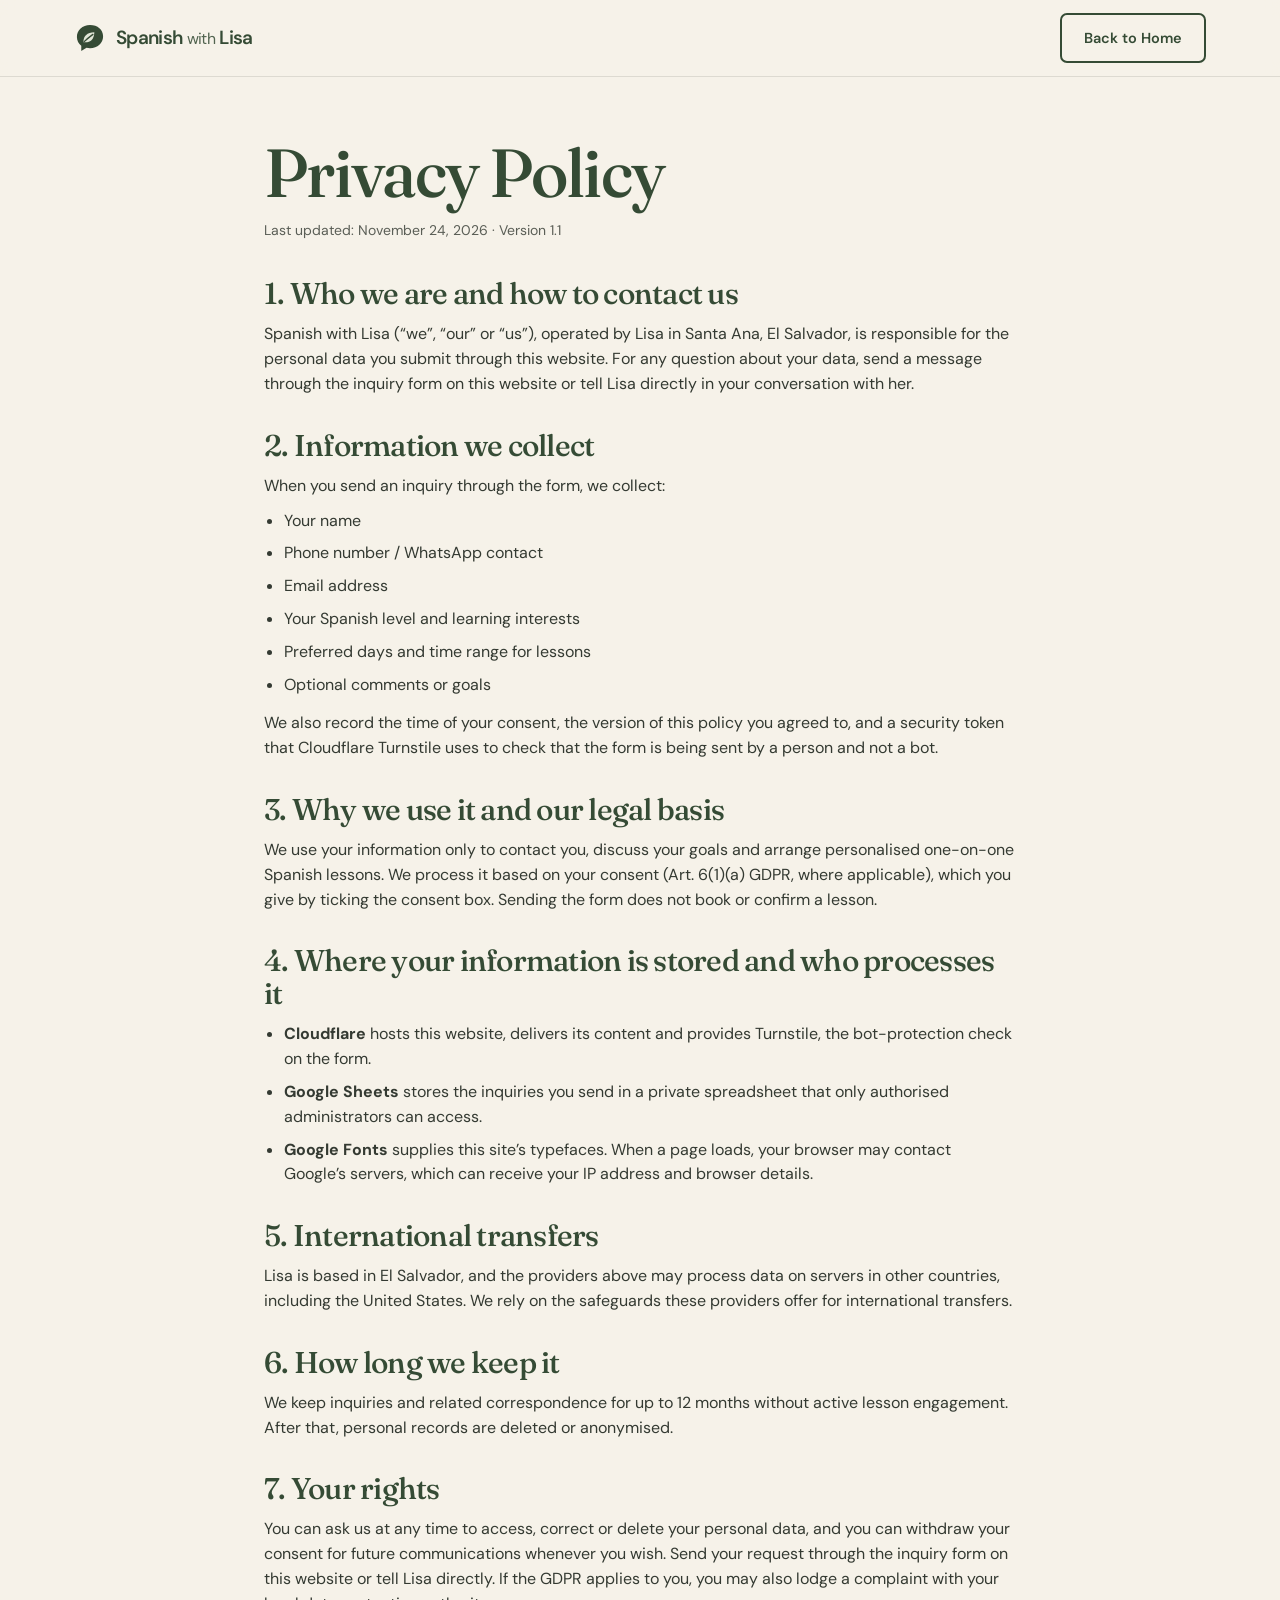
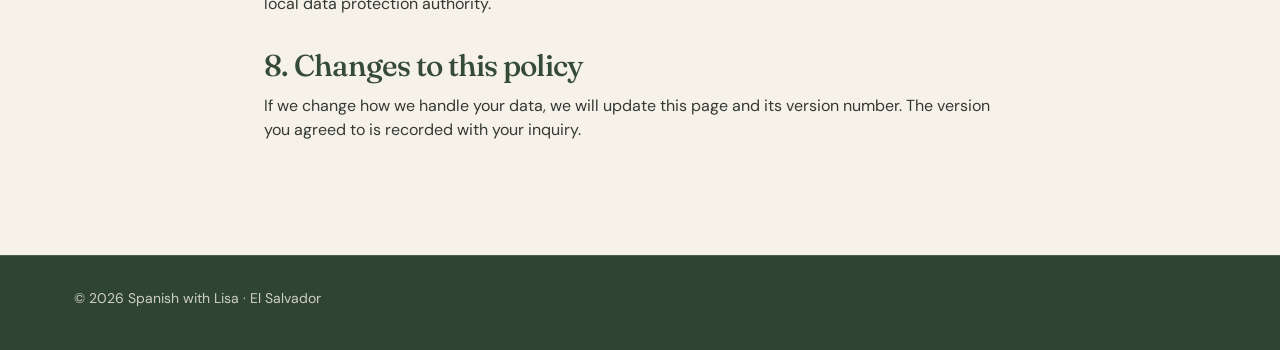
==== privacy.html @ 46be9f6c "files web site uploaded files" ====
<!DOCTYPE html>
<html lang="en">
<head>
<meta charset="utf-8">
<meta name="viewport" content="width=device-width, initial-scale=1, viewport-fit=cover">
<title>Privacy Policy · Spanish with Lisa</title>
<meta name="description" content="Privacy Policy for Spanish with Lisa. Learn how your data is handled and protected.">
<meta name="theme-color" content="#F6F2E9">
<link rel="canonical" href="https://spanishwithlisa.com/privacy">
<link rel="icon" href="/favicon.svg" type="image/svg+xml">
<link rel="apple-touch-icon" href="/apple-touch-icon.png">
<link rel="stylesheet" href="/styles.css">
<link rel="preconnect" href="https://fonts.googleapis.com">
<link rel="preconnect" href="https://fonts.gstatic.com" crossorigin>
<link href="https://fonts.googleapis.com/css2?family=DM+Sans:wght@400;500;600;700&family=Fraunces:ital,opsz,wght@0,9..144,500;0,9..144,600;1,9..144,500&display=swap" rel="stylesheet">
</head>
<body>
<a class="skip" href="#main">Skip to content</a>
<header>
  <div class="wrap bar">
    <a class="logo" href="/" aria-label="Spanish with Lisa, home">
      <svg width="32" height="32" viewBox="0 0 44 44" aria-hidden="true"><path class="leaf-bg" d="M22 4C11.5 4 4 11.4 4 20.5c0 5 2.3 9.3 6 12.2V40l7.2-4.5c1.5.3 3.1.5 4.8.5 10.5 0 18-7.4 18-16.5S32.5 4 22 4Z"/><path class="leaf-fg" d="M13 27c0-8 5-12.5 15-13-.5 9.5-5 14-12.5 14-.8 0-1.6-.1-2.5-.3Z"/><path class="leaf-ln" d="M14 27c4-4 8-7 12-10" stroke-width="1.8" stroke-linecap="round" fill="none"/></svg>
      <span>Spanish <small>with</small> Lisa</span>
    </a>
    <nav aria-label="Main">
      <a class="btn btn-o" href="/">Back to Home</a>
    </nav>
  </div>
</header>

<main class="wrap legal" id="main">
  <h1>Privacy Policy</h1>
  <p class="legal-meta">Last updated: November 24, 2026 · Version 1.1</p>

  <section class="legal-sec">
    <h2>1. Who we are and how to contact us</h2>
    <p>Spanish with Lisa (“we”, “our” or “us”), operated by Lisa in Santa Ana, El Salvador, is responsible for the personal data you submit through this website. For any question about your data, send a message through the inquiry form on this website or tell Lisa directly in your conversation with her.</p>
  </section>

  <section class="legal-sec">
    <h2>2. Information we collect</h2>
    <p>When you send an inquiry through the form, we collect:</p>
    <ul>
      <li>Your name</li>
      <li>Phone number / WhatsApp contact</li>
      <li>Email address</li>
      <li>Your Spanish level and learning interests</li>
      <li>Preferred days and time range for lessons</li>
      <li>Optional comments or goals</li>
    </ul>
    <p>We also record the time of your consent, the version of this policy you agreed to, and a security token that Cloudflare Turnstile uses to check that the form is being sent by a person and not a bot.</p>
  </section>

  <section class="legal-sec">
    <h2>3. Why we use it and our legal basis</h2>
    <p>We use your information only to contact you, discuss your goals and arrange personalised one-on-one Spanish lessons. We process it based on your consent (Art. 6(1)(a) GDPR, where applicable), which you give by ticking the consent box. Sending the form does not book or confirm a lesson.</p>
  </section>

  <section class="legal-sec">
    <h2>4. Where your information is stored and who processes it</h2>
    <ul>
      <li><strong>Cloudflare</strong> hosts this website, delivers its content and provides Turnstile, the bot-protection check on the form.</li>
      <li><strong>Google Sheets</strong> stores the inquiries you send in a private spreadsheet that only authorised administrators can access.</li>
      <li><strong>Google Fonts</strong> supplies this site’s typefaces. When a page loads, your browser may contact Google’s servers, which can receive your IP address and browser details.</li>
    </ul>
  </section>

  <section class="legal-sec">
    <h2>5. International transfers</h2>
    <p>Lisa is based in El Salvador, and the providers above may process data on servers in other countries, including the United States. We rely on the safeguards these providers offer for international transfers.</p>
  </section>

  <section class="legal-sec">
    <h2>6. How long we keep it</h2>
    <p>We keep inquiries and related correspondence for up to 12 months without active lesson engagement. After that, personal records are deleted or anonymised.</p>
  </section>

  <section class="legal-sec">
    <h2>7. Your rights</h2>
    <p>You can ask us at any time to access, correct or delete your personal data, and you can withdraw your consent for future communications whenever you wish. Send your request through the inquiry form on this website or tell Lisa directly. If the GDPR applies to you, you may also lodge a complaint with your local data protection authority.</p>
  </section>

  <section class="legal-sec">
    <h2>8. Changes to this policy</h2>
    <p>If we change how we handle your data, we will update this page and its version number. The version you agreed to is recorded with your inquiry.</p>
  </section>
</main>

<footer><div class="wrap ft">
  <p class="cp">© 2026 Spanish with Lisa · El Salvador</p>
</div></footer>
</body>
</html>
---- styles.css ----
:root {
  --bg: #F5F1E7;
  --pure: #FFFFFF;
  --green: #354B35;
  --btn: #B85426;
  --btnh: #9F4520;
  --sage: #DCE5CE;
  --ink: #30352F;
  --line: rgba(48, 53, 47, 0.16);
  --line-field: rgba(48, 53, 47, 0.55);
  --field: #FBF8F2;
  --err: #B3261E;
  --footer-accent: #D96B3B;
  --footer-hover: #F0A07A; /* AA contrast on the green footer */
}

* { box-sizing: border-box; }

body {
  margin: 0;
  background: var(--bg);
  color: var(--ink);
  font: 400 16px/1.55 Inter, system-ui, -apple-system, sans-serif;
  -webkit-text-size-adjust: 100%;
}

h1, h2, h3, h4 {
  font-family: Poppins, system-ui, sans-serif;
  color: var(--green);
  margin: 0;
  line-height: 1.2;
}

h1 { font-size: clamp(32px, 4.5vw, 52px); font-weight: 600; letter-spacing: -0.02em; }
h2 { font-size: clamp(26px, 3.2vw, 38px); font-weight: 600; }
h3 { font-size: 20px; font-weight: 600; }

a { color: inherit; text-decoration: none; }

.skip {
  position: absolute;
  top: -100px;
  left: 16px;
  background: var(--green);
  color: var(--bg);
  padding: 12px 20px;
  z-index: 100;
  border-radius: 8px;
  font-weight: 500;
  transition: top 0.2s;
}
.skip:focus { top: 16px; }

.wrap { max-width: 1120px; margin: 0 auto; padding: 0 24px; }
.bg-white { background: var(--pure); }
.bg-cream { background: var(--bg); }

/* Header & Nav */
header {
  position: sticky;
  top: 0;
  background: rgba(245, 241, 231, 0.95);
  backdrop-filter: blur(8px);
  z-index: 40;
  border-bottom: 1px solid var(--line);
}

.bar {
  display: flex;
  align-items: center;
  justify-content: space-between;
  height: 72px;
}

.logo {
  display: flex;
  align-items: center;
  gap: 10px;
  font-family: Poppins, sans-serif;
  font-weight: 600;
  font-size: 20px;
  color: var(--green);
  flex-shrink: 0;
}

.logo small { font-weight: 400; opacity: 0.85; }

.leaf-bg { fill: var(--green); }
.leaf-fg { fill: var(--sage); }
.leaf-ln { stroke: var(--green); }

.nav-right {
  display: flex;
  align-items: center;
  gap: 24px;
}

#menu ul {
  display: flex;
  gap: 18px;
  list-style: none;
  margin: 0;
  padding: 0;
  align-items: center;
}

#menu a {
  font-weight: 500;
  font-size: 14.5px;
  color: var(--ink);
  transition: color 0.2s;
  white-space: nowrap;
}

#menu a:hover { color: var(--btn); }

.hc {
  display: inline-flex;
}

.burger {
  display: none;
  background: none;
  border: none;
  color: var(--green);
  cursor: pointer;
  padding: 8px;
}

/* Buttons */
.btn {
  display: inline-flex;
  align-items: center;
  justify-content: center;
  padding: 12px 22px;
  border-radius: 999px;
  font-family: Poppins, sans-serif;
  font-weight: 500;
  font-size: 14.5px;
  cursor: pointer;
  border: 2px solid transparent;
  transition: background 0.2s ease, color 0.2s ease, border-color 0.2s ease;
  white-space: nowrap;
}

.btn-p {
  background: var(--btn);
  color: var(--pure);
}

.btn-p:hover {
  background: var(--btnh);
}

.btn-o {
  background: transparent;
  border-color: var(--green);
  color: var(--green);
}

.btn-o:hover {
  background: var(--green);
  color: var(--bg);
}

/* Botón con contorno naranja y relleno al pasar el cursor */
.btn-orange-outline {
  background: transparent;
  border: 2px solid var(--btn);
  color: var(--btn);
}

.btn-orange-outline:hover {
  background: var(--btn);
  color: var(--pure);
}

/* Hero Section */
.hero {
  padding: 64px 0 80px;
}

.hero .wrap {
  display: grid;
  grid-template-columns: 1.1fr 0.9fr;
  gap: 48px;
  align-items: center;
}

.l { font-size: 19px; margin: 20px 0 28px; opacity: 0.9; }

.cta { display: flex; gap: 16px; flex-wrap: wrap; margin-bottom: 32px; }

.tr {
  list-style: none;
  padding: 0;
  margin: 0;
  display: flex;
  flex-direction: column;
  gap: 10px;
  font-size: 14px;
  opacity: 0.85;
}

.tr li::before {
  content: "✓";
  color: var(--btn);
  font-weight: bold;
  margin-right: 8px;
}

/* Interactive Preview Bubbles */
.talk {
  background: var(--pure);
  border: 1px solid var(--line);
  border-radius: 24px;
  padding: 32px;
  box-shadow: 0 8px 30px rgba(48, 53, 47, 0.05);
}

.plab {
  font-size: 12px;
  font-weight: 600;
  text-transform: uppercase;
  letter-spacing: 0.08em;
  color: var(--btnh);
  margin-bottom: 20px;
}

.say {
  display: block;
  width: 100%;
  text-align: left;
  background: var(--bg);
  border: 1px solid var(--line);
  border-radius: 18px;
  padding: 14px 18px;
  margin-bottom: 12px;
  cursor: pointer;
  transition: transform 0.15s;
}

.say:hover { transform: translateY(-2px); }

.say.me {
  background: var(--btn);
  color: var(--pure);
  border-color: var(--btn);
}

.say b { display: block; font-size: 16px; }

.en-t {
  display: block;
  font-style: normal;
  font-size: 14px;
  margin-top: 6px;
  opacity: 0.9;
}

.hint { font-size: 13px; opacity: 0.8; text-align: center; margin-top: 16px; }

/* Features & Benefits */
section { padding: 80px 0; }

.ben {
  display: grid;
  grid-template-columns: repeat(auto-fit, minmax(280px, 1fr));
  gap: 32px;
  margin-top: 48px;
}

.ben > div {
  background: var(--bg);
  border-radius: 20px;
  padding: 32px;
  border: 1px solid var(--line);
}

.ic {
  width: 48px;
  height: 48px;
  background: var(--sage);
  color: var(--green);
  border-radius: 12px;
  display: grid;
  place-items: center;
  margin-bottom: 20px;
}

/* Phrasebook (Actualizado para mostrar título y subtítulo en una sola línea) */
.pbh { 
  text-align: center; 
  max-width: 100%; 
  margin: 0 auto 48px; 
  padding: 0 24px;
}

.pb ul {
  display: grid;
  grid-template-columns: repeat(auto-fit, minmax(300px, 1fr));
  gap: 24px;
  list-style: none;
  padding: 0;
  margin: 0;
}

.pb li {
  background: var(--pure);
  border: 1px solid var(--line);
  border-radius: 16px;
  padding: 24px;
  display: flex;
  flex-direction: column;
}

.pb li b { color: var(--btn); font-size: 17px; margin: 8px 0 4px; }
.pb li small { opacity: 0.75; font-size: 14px; margin-bottom: 12px; }

/* Locations / Classroom Section */
.about {
  display: grid;
  grid-template-columns: 1fr 1fr;
  gap: 56px;
  align-items: center;
}

.photo img {
  width: 100%;
  height: auto;
  border-radius: 24px;
  object-fit: cover;
}

.ap {
  list-style: none;
  padding: 0;
  margin: 24px 0 0;
  display: flex;
  flex-direction: column;
  gap: 16px;
}

.mt-14 { margin-top: 14px; }
.mt-26 { margin-top: 26px; }

/* Reviews */
.reviews-grid {
  display: grid;
  grid-template-columns: repeat(auto-fit, minmax(300px, 1fr));
  gap: 24px;
  margin-top: 40px;
}

.review-card-item {
  background: var(--pure);
  border: 1px solid var(--line);
  border-radius: 20px;
  padding: 28px;
}

.review-stars { color: #E65100; font-size: 18px; margin-bottom: 16px; }

.who { display: flex; align-items: center; gap: 12px; }

.av {
  width: 40px;
  height: 40px;
  background: var(--sage);
  color: var(--green);
  border-radius: 50%;
  display: grid;
  place-items: center;
  font-weight: 600;
}

.who span { display: block; font-size: 12px; opacity: 0.65; }

/* Steps */
.steps {
  display: grid;
  grid-template-columns: repeat(auto-fit, minmax(260px, 1fr));
  gap: 32px;
  list-style: none;
  padding: 0;
  margin: 48px 0 0;
}

.steps li {
  position: relative;
  background: var(--bg);
  border: 1px solid var(--line);
  border-radius: 20px;
  padding: 32px;
}

.steps .n {
  display: inline-grid;
  place-items: center;
  width: 36px;
  height: 36px;
  background: var(--btn);
  color: var(--pure);
  border-radius: 50%;
  font-weight: 600;
  margin-bottom: 16px;
}

/* Form Section */
.fw {
  display: grid;
  grid-template-columns: 0.9fr 1.1fr;
  gap: 56px;
}

.fi .note { font-size: 13px; opacity: 0.8; margin-top: 16px; }

.fc {
  background: var(--pure);
  border: 1px solid var(--line);
  border-radius: 24px;
  padding: 36px;
}

.g2 { display: grid; grid-template-columns: 1fr 1fr; gap: 16px; }

.f { margin-bottom: 20px; }

label { display: block; font-weight: 500; font-size: 14px; margin-bottom: 8px; }
.opt { font-weight: 400; opacity: 0.75; }

input[type="text"],
input[type="email"],
input[type="tel"],
select,
textarea {
  width: 100%;
  height: 48px;
  border-radius: 12px;
  border: 1.5px solid var(--line-field);
  background: var(--field);
  padding: 0 16px;
  font: inherit;
  font-size: 15px;
  color: var(--ink);
  transition: border-color 0.2s;
}

textarea { height: 110px; padding: 12px 16px; resize: vertical; }

input:focus, select:focus, textarea:focus {
  outline: none;
  border-color: var(--green);
}

.chips { display: flex; flex-wrap: wrap; gap: 10px; }

.chips label {
  font-weight: 400;
  font-size: 14px;
  background: var(--field);
  border: 1.5px solid var(--line-field);
  padding: 8px 14px;
  border-radius: 999px;
  cursor: pointer;
  margin: 0;
}

.chips input { margin-right: 6px; }

fieldset { border: none; padding: 0; margin: 0 0 20px; }
legend { font-weight: 500; font-size: 14px; margin-bottom: 10px; }

.ck { display: flex; gap: 12px; align-items: flex-start; margin: 20px 0; }
.ck input { margin-top: 4px; }
.ck label { font-weight: 400; font-size: 13px; margin: 0; }

.err {
  display: none;
  color: var(--err);
  font-size: 13px;
  margin-top: 6px;
}
.err.show { display: block; }

.hp { display: none; }

.sub { width: 100%; height: 52px; font-size: 16px; }

#status { margin-top: 16px; font-size: 14px; text-align: center; }
#status.show { color: var(--err); }

/* Footer */
footer {
  background: var(--green);
  color: var(--bg);
  border-top: 1px solid rgba(245,241,231,.15);
  padding: 32px 0 40px;
  font-size: 15px;
}
footer .ft { display: grid; gap: 20px; align-items: center; }
.fl { display: flex; gap: 12px; align-items: center; }
.fl b { font: 600 18px 'DM Sans', system-ui, sans-serif; color: var(--bg); }
.fl-sub { color: var(--bg); opacity: .85; font-size: 14px; }
.fl-leaf-bg { fill: var(--bg); }
.fl-leaf-fg { fill: var(--footer-accent); }
.fl-leaf-ln { stroke: var(--green); }

footer a {
  text-decoration: none;
  border-bottom: 1px solid var(--bg);
  color: var(--bg);
  transition: color .2s, border-color .2s, background .2s;
}
footer a:hover { color: var(--footer-hover); border-color: var(--footer-hover); }
footer a:focus-visible { outline: 3px solid var(--bg); outline-offset: 3px; border-radius: 8px; }

footer nav { display: flex; flex-wrap: wrap; gap: 8px 22px; }
footer nav a { font: 500 16px Poppins, sans-serif; padding: 6px 12px; border-radius: 8px; display: inline-block; white-space: nowrap; }
footer nav a:hover { background: rgba(217,107,59,.08); }

.cp { font-size: 14px; color: var(--bg); opacity: .8; margin: 0; }
@media (min-width: 800px) {
  footer .ft { grid-template-columns: 1fr auto; }
  .cp { grid-column: 1 / -1; }
}

/* Responsive Media Queries */
@media (max-width: 980px) {
  .hero .wrap, .about, .fw { grid-template-columns: 1fr; gap: 36px; }
  .burger { display: block; }
  .nav-right { gap: 0; margin-left: auto; }
  
  #menu {
    display: none;
    position: absolute;
    top: 72px; left: 0; right: 0;
    background: var(--bg);
    border-bottom: 1px solid var(--line);
    padding: 24px;
  }
  
  #menu.open { display: block; }
  #menu ul { flex-direction: column; gap: 16px; align-items: flex-start; }
  .g2 { grid-template-columns: 1fr; }
}

/* Natural, human-centred refinement — layered over the existing layout */
:root {
  --bg: #F6F2E9;
  --green: #354B35;
  --btn: #A95735;
  --btnh: #87452C;
  --sage: #E1E7D8;
  --ink: #343A32;
  --line: rgba(52, 58, 50, .13);
  --line-field: rgba(52, 58, 50, .32);
  --field: #FCFAF5;
}
body { font-family: 'DM Sans', system-ui, sans-serif; }
h1, h2, h3, h4 { font-family: 'Fraunces', Georgia, serif; font-weight: 500; letter-spacing: -.025em; }
h1 { font-size: clamp(42px, 5.7vw, 68px); line-height: 1.04; max-width: 720px; }
h1 em { color: var(--btn); font-style: italic; }
h2 { font-size: clamp(31px, 3.8vw, 46px); line-height: 1.1; }
h3 { font-size: 23px; }
.wrap { max-width: 1180px; }
header { background: rgba(246,242,233,.96); }
.bar { height: 76px; }
.logo { font-family: 'DM Sans', sans-serif; font-size: 19px; letter-spacing: -.035em; }
#menu ul { gap: 23px; }
#menu a { font-size: 14px; }
.btn { font-family: 'DM Sans', sans-serif; font-weight: 600; border-radius: 7px; }
.hero { padding: clamp(64px, 8vw, 112px) 0 92px; }
.hero .wrap { grid-template-columns: 1.05fr .95fr; gap: clamp(32px, 5vw, 76px); }
.eyebrow { color: var(--btn); font-size: 12px; font-weight: 700; letter-spacing: .14em; margin: 0 0 17px; }
.hero .l { max-width: 570px; font-size: 18px; line-height: 1.75; margin: 25px 0 30px; }
.cta { gap: 12px; }
.tr { gap: 8px; font-size: 13px; }
.talk { border: 0; border-radius: 4px 34px 4px 34px; background: #E9EDE3; padding: clamp(22px, 3vw, 38px); box-shadow: none; }
.say { border: 0; border-radius: 4px 18px 18px 18px; background: #FBFAF6; }
.say.me { border-radius: 18px 4px 18px 18px; background: var(--green); border-color: var(--green); }
section { padding: clamp(64px, 8vw, 100px) 0; }
.ben { grid-template-columns: repeat(3, minmax(0,1fr)); gap: 0; margin-top: 36px; border-top: 1px solid var(--line); }
.ben > div { background: transparent; border: 0; border-radius: 0; padding: 30px 30px 12px 0; }
.ben > div + div { border-left: 1px solid var(--line); padding-left: 30px; }
.ic { width: 42px; height: 42px; border-radius: 50%; background: var(--sage); margin-bottom: 18px; }
.ben p { max-width: 310px; }
.pbh { max-width: 720px; text-align: left; padding: 0; margin: 0 0 36px; }
.pbh h2, .pbh p { white-space: normal; }
.pbh p { max-width: 590px; }
.pb ul { grid-template-columns: repeat(3, minmax(0,1fr)); gap: 0 28px; }
.pb li { background: transparent; border: 0; border-top: 1px solid var(--line); border-radius: 0; padding: 23px 4px 25px 0; }
.pb li h3 { font-size: 21px; }
.pb li b { color: var(--green); font-size: 17px; font-weight: 600; }
.pb li small { line-height: 1.5; }
.about { gap: clamp(34px, 6vw, 80px); }
.photo img { border-radius: 4px 70px 4px 4px; display: block; }
.about > div:last-child { max-width: 510px; }
.ap { gap: 13px; }
.reviews-grid { gap: 18px; }
.review-card-item { border: 1px solid var(--line); border-radius: 4px 22px 4px 22px; box-shadow: none; }
.prototype-note { max-width: 700px; padding: 11px 14px; border-left: 3px solid #B7A58C; background: rgba(255,255,255,.48); color: #62665D; font-size: 13px; line-height: 1.55; }
.steps { gap: 0; border-top: 1px solid var(--line); }
.steps li { background: transparent; border: 0; border-radius: 0; padding: 28px 26px 12px 0; }
.steps li + li { border-left: 1px solid var(--line); padding-left: 26px; }
.steps .n { width: auto; height: auto; background: none; color: var(--btn); border-radius: 0; font-family: 'Fraunces', Georgia, serif; font-size: 35px; font-weight: 500; margin-bottom: 15px; }
.fw { gap: clamp(34px, 6vw, 80px); }
.fi { max-width: 430px; }
.fc { border: 1px solid var(--line); border-radius: 4px 28px 4px 28px; padding: clamp(22px, 3vw, 36px); box-shadow: none; }
input[type="text"], input[type="email"], input[type="tel"], select, textarea { border-radius: 7px; border-width: 1px; }
.chips label { border-width: 1px; border-radius: 5px; }
footer { background: #2F4432; }
footer nav a { font-family: 'DM Sans', sans-serif; }
:focus-visible { outline: 3px solid rgba(169,87,53,.55); outline-offset: 3px; }
[hidden] { display: none !important; }
@media (max-width: 980px) {
  .hero .wrap, .about, .fw { grid-template-columns: 1fr; gap: 34px; }
  .hero { padding-top: 62px; }
  .talk { max-width: 650px; }
  .fi { max-width: 680px; }
}
@media (max-width: 700px) {
  .wrap { padding-left: 20px; padding-right: 20px; }
  .bar { height: 68px; }
  #menu { top: 68px; }
  .logo { font-size: 18px; }
  h1 { font-size: clamp(40px, 11vw, 54px); }
  .hero { padding: 54px 0 64px; }
  .hero .l { font-size: 16px; }
  .cta { align-items: stretch; flex-direction: column; }
  .cta .btn { white-space: normal; text-align: center; }
  section { padding: 62px 0; }
  .ben, .pb ul, .steps { grid-template-columns: 1fr; }
  .ben > div, .ben > div + div { border-left: 0; border-top: 1px solid var(--line); padding: 24px 0; }
  .pb ul { gap: 0; }
  .pb li { padding: 20px 0; }
  .steps li, .steps li + li { border-left: 0; border-top: 1px solid var(--line); padding: 22px 0; }
  .g2 { grid-template-columns: 1fr; }
  .fc { padding: 22px 18px; }
  .reviews-grid { grid-template-columns: 1fr; }
  .photo img { border-top-right-radius: 42px; }
  footer nav { gap: 7px 12px; }
  footer nav a { padding: 5px 0; }
}
@media (prefers-reduced-motion: reduce) {
  *, *::before, *::after { scroll-behavior: auto !important; transition-duration: .01ms !important; animation-duration: .01ms !important; }
}

/* ---------- Final fixes (visual style unchanged) ---------- */
.hc-short { display: none; }
.burger { margin-left: 6px; }
@media (max-width: 980px) { .hc { padding: 9px 16px; font-size: 14px; } }
@media (max-width: 700px) {
  .hc-long { display: none; }
  .hc-short { display: inline; }
  .hc { padding: 8px 14px; font-size: 13.5px; }
  .logo { font-size: 17px; gap: 8px; }
  .logo svg { width: 28px; height: 28px; }
}
.chips label:has(input:checked) { background: var(--sage); border-color: var(--green); color: var(--green); font-weight: 500; }
.chips label:has(input:focus-visible) { outline: 3px solid rgba(169,87,53,.55); outline-offset: 2px; }
.quiet-note { font-size: 13px; line-height: 1.6; opacity: .8; margin: 22px 0 0; max-width: 720px; }
.noscript-box { font-size: 13px; padding: 12px; background: var(--bg); border-radius: 7px; }
.bold-link { font-weight: 700; text-decoration: underline; }

/* Privacy page */
.legal { max-width: 800px; padding-top: 60px; padding-bottom: 80px; }
.legal h1 { margin-bottom: 12px; }
.legal-meta { opacity: .8; font-size: 14px; margin: 0 0 36px; }
.legal-sec { padding: 0; margin: 0 0 32px; }
.legal-sec h2 { font-size: clamp(24px, 3vw, 30px); margin-bottom: 12px; }
.legal-sec p { margin: 0 0 10px; }
.legal-sec ul { padding-left: 20px; margin: 10px 0 0; display: flex; flex-direction: column; gap: 8px; }
.legal a { color: var(--btnh); text-decoration: underline; }

/* 404 page */
.nf-body { display: flex; align-items: center; justify-content: center; min-height: 100vh; text-align: center; padding: 20px; }
.nf-card { max-width: 480px; background: var(--pure); border: 1px solid var(--line); border-radius: 4px 28px 4px 28px; padding: 40px; }
.nf-card h1 { font-size: 36px; margin-bottom: 12px; }
.nf-card p { margin: 0 0 8px; opacity: .85; }
.nf-card p.nf-small { font-size: 15px; margin-bottom: 24px; opacity: .75; }
.legal-sec ul + p { margin-top: 14px; }
.review-card-item .who { margin-bottom: 12px; }
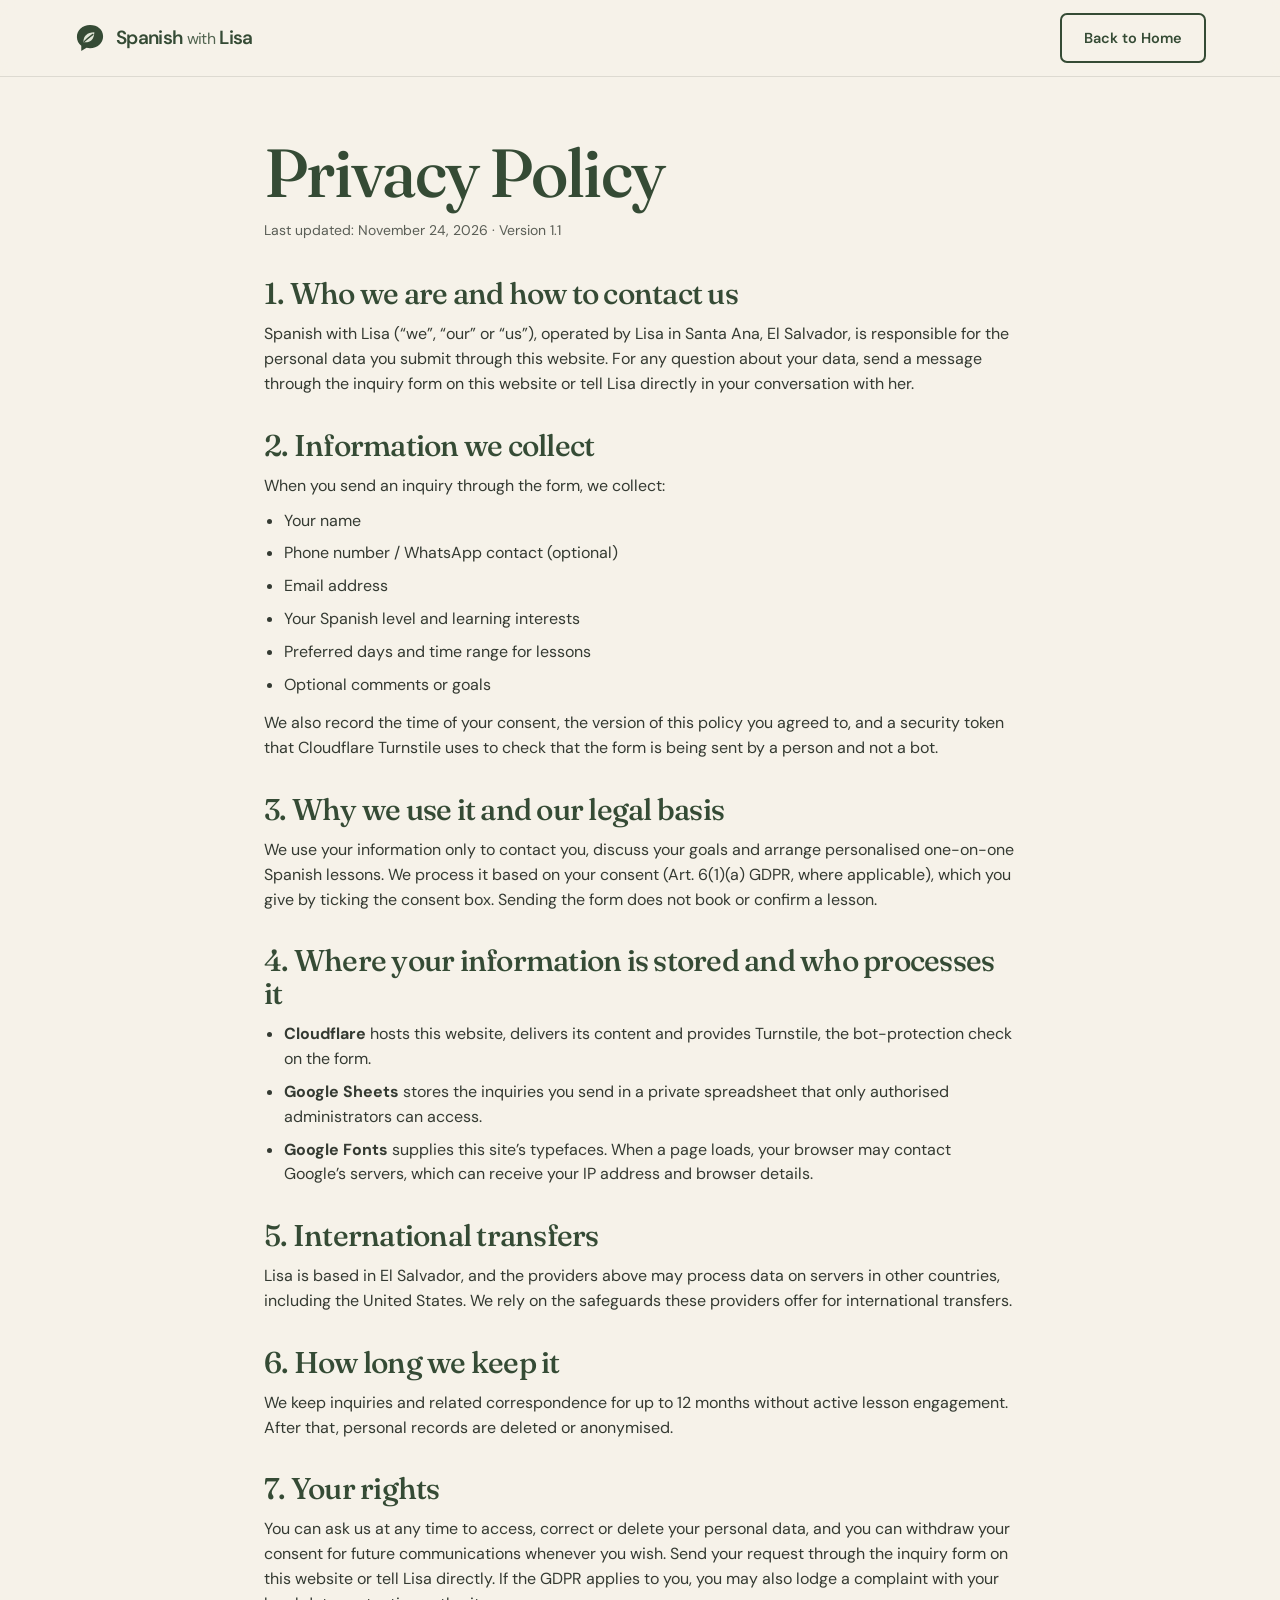
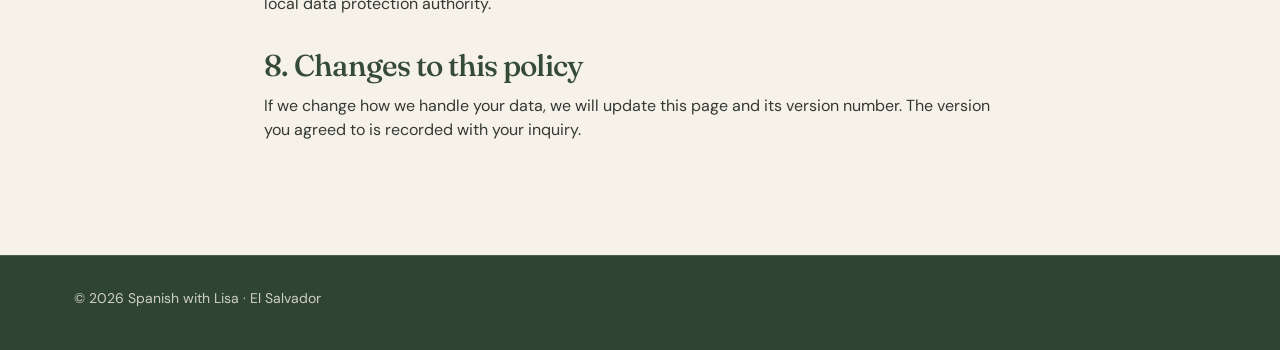
==== commit 663e419d: "Add files via upload" ====
--- a/privacy.html
+++ b/privacy.html
@@ -42,7 +42,7 @@
     <p>When you send an inquiry through the form, we collect:</p>
     <ul>
       <li>Your name</li>
-      <li>Phone number / WhatsApp contact</li>
+      <li>Phone number / WhatsApp contact (optional)</li>
       <li>Email address</li>
       <li>Your Spanish level and learning interests</li>
       <li>Preferred days and time range for lessons</li>
--- a/styles.css
+++ b/styles.css
@@ -681,3 +681,12 @@
 .nf-card p.nf-small { font-size: 15px; margin-bottom: 24px; opacity: .75; }
 .legal-sec ul + p { margin-top: 14px; }
 .review-card-item .who { margin-bottom: 12px; }
+
+/* Header: five menu links fit comfortably between 981px and 1120px */
+.bar { gap: 20px; }
+@media (min-width: 981px) and (max-width: 1120px) {
+  .nav-right { gap: 14px; }
+  #menu ul { gap: 13px; }
+  #menu a { font-size: 14px; }
+  .hc { padding: 10px 16px; font-size: 14px; }
+}
